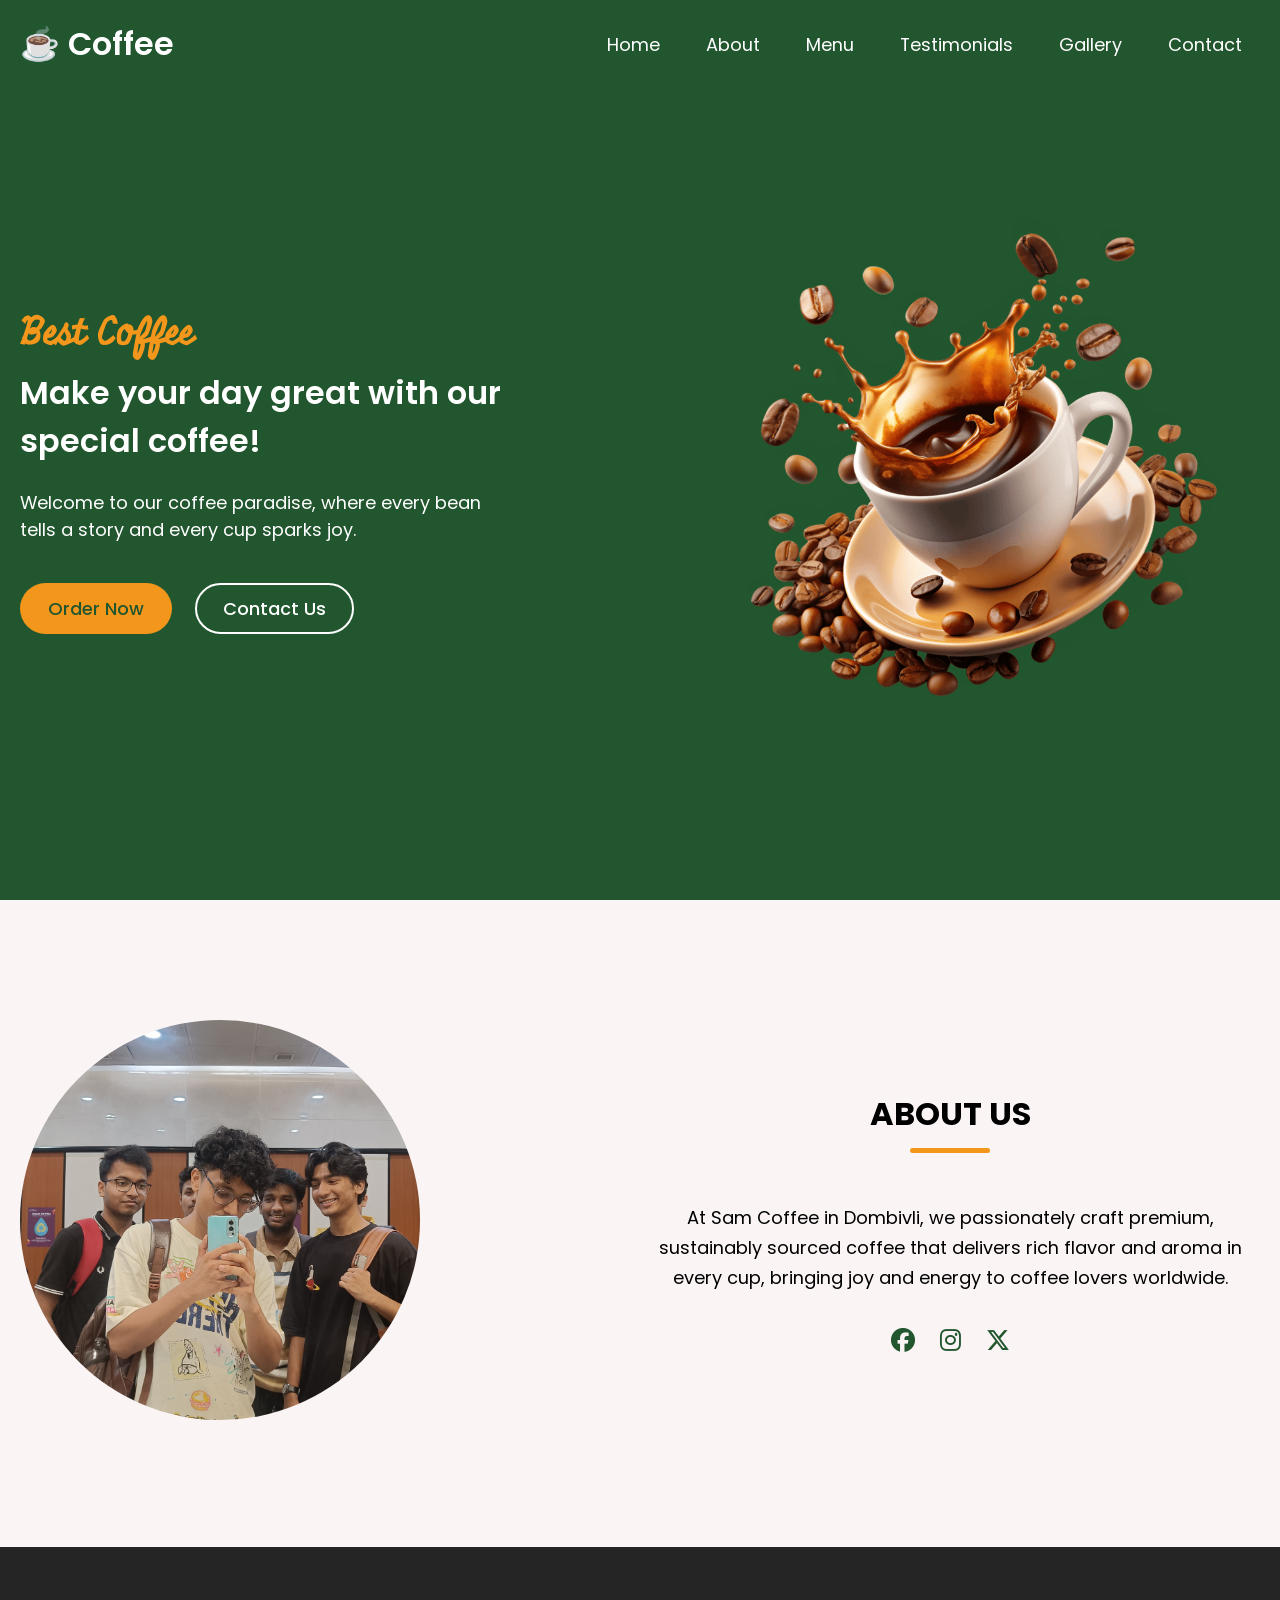
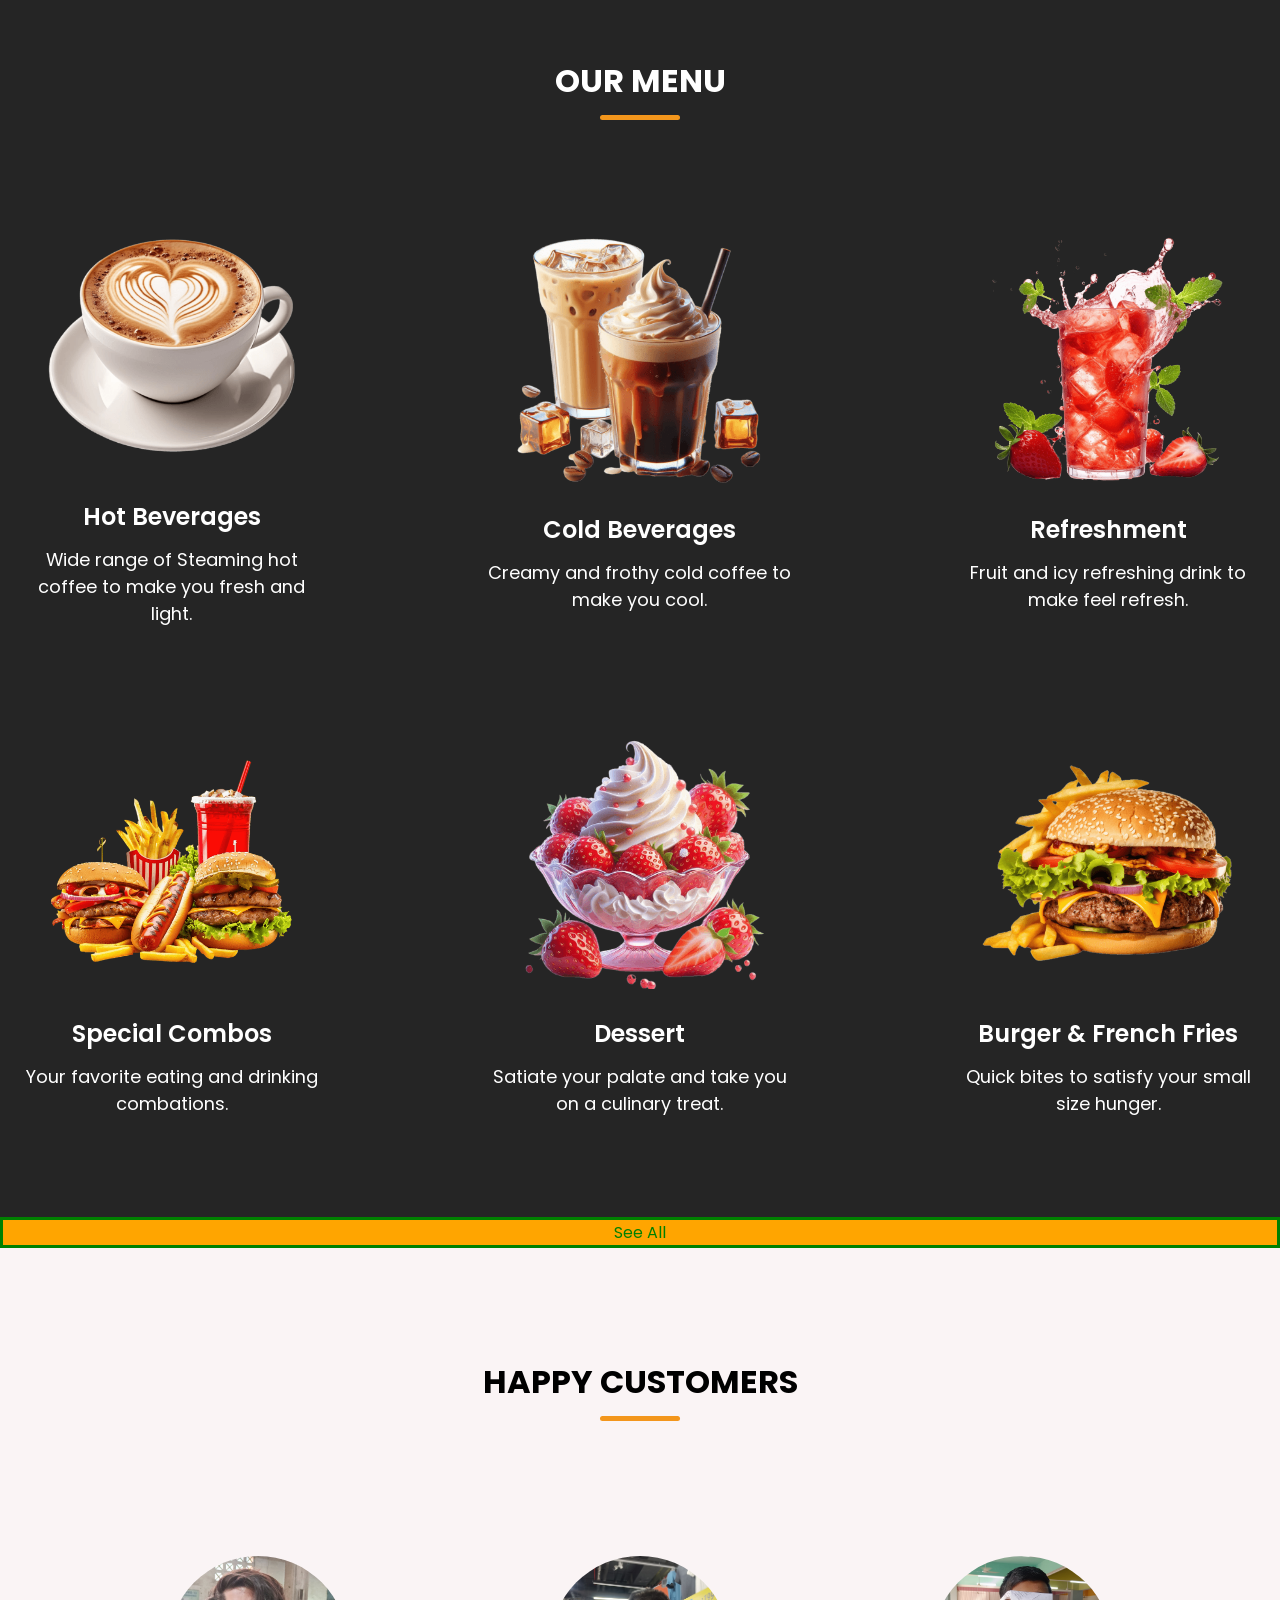
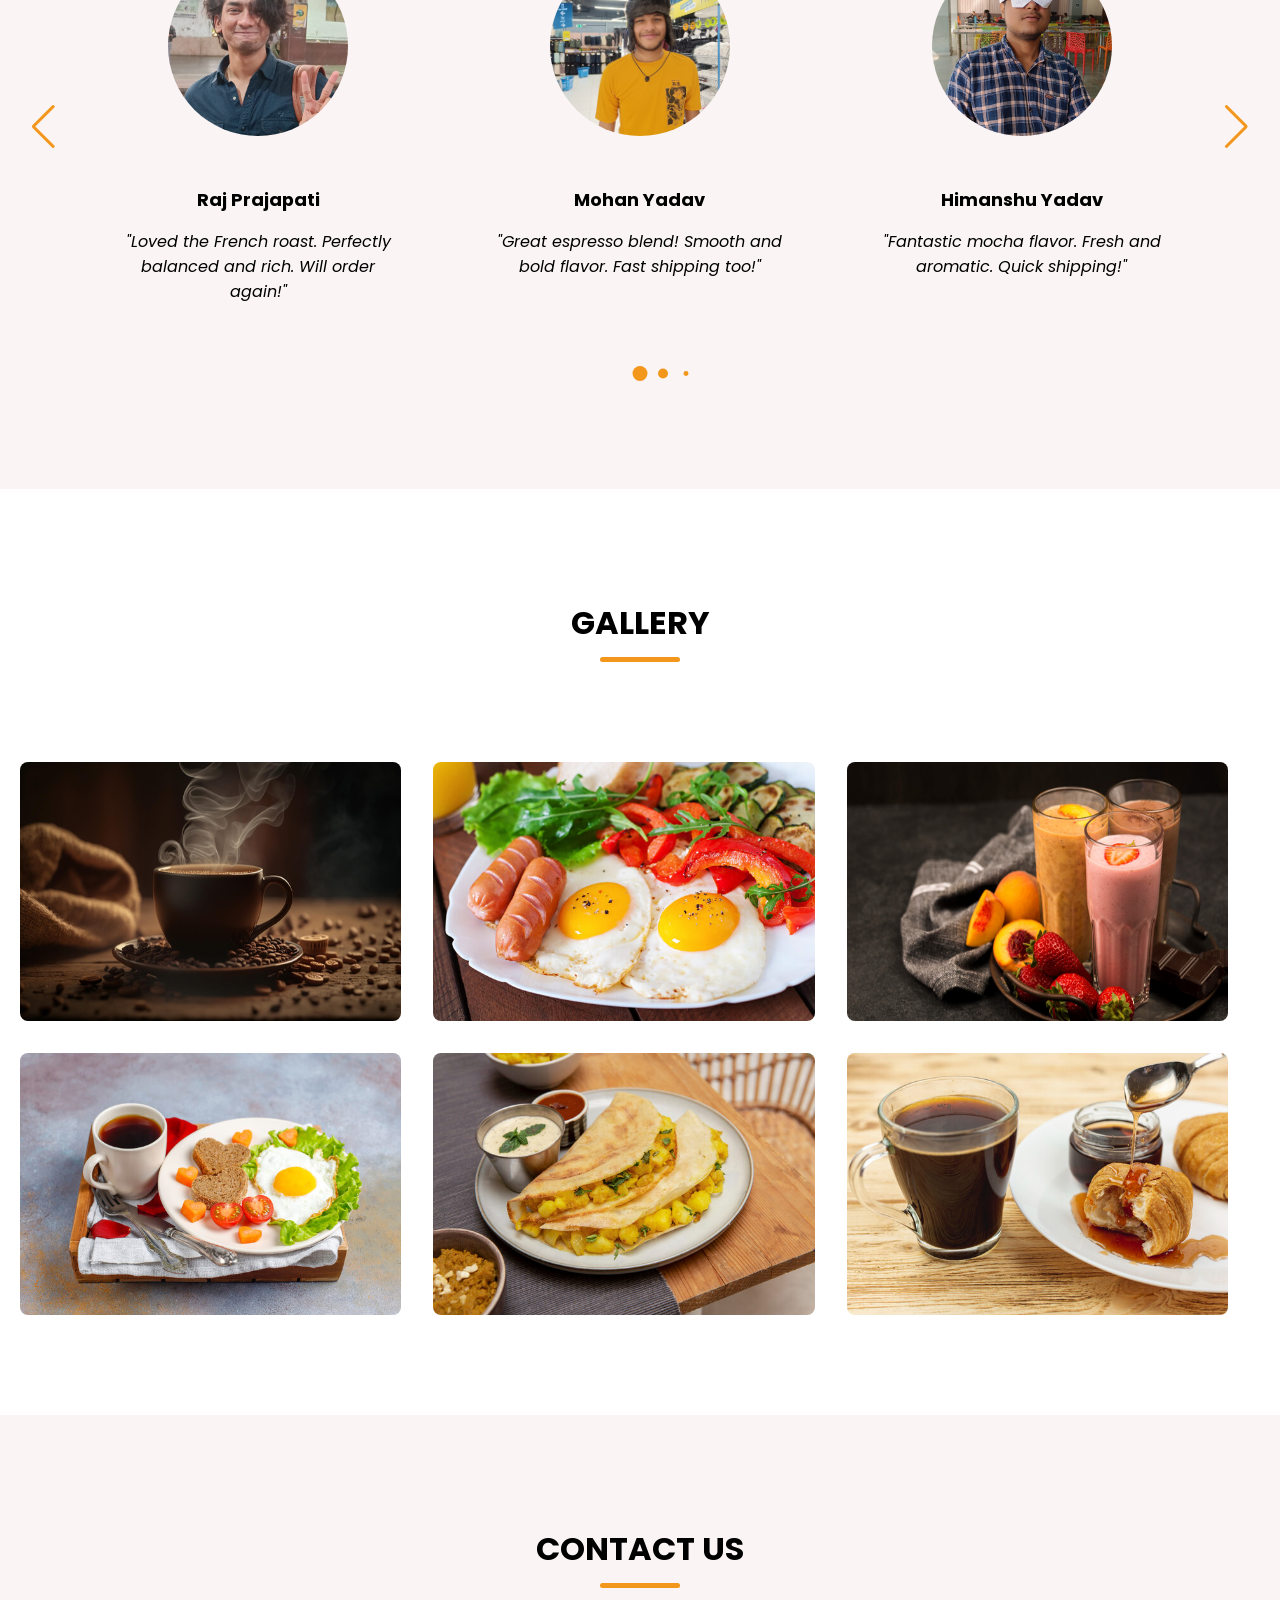
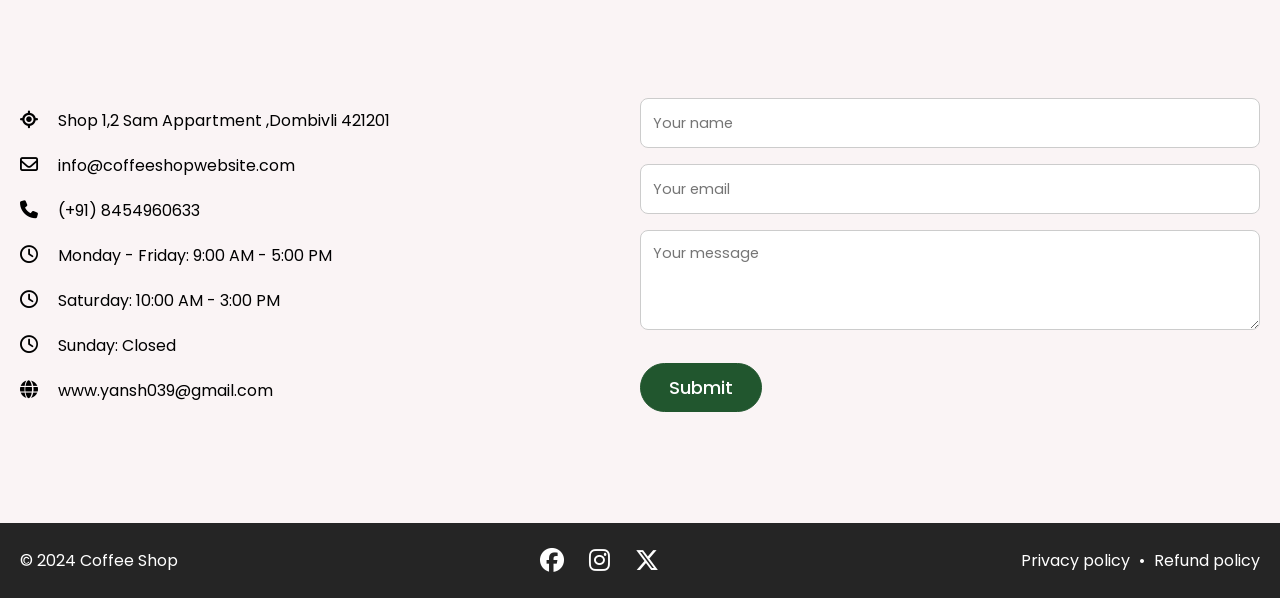
==== Coffee web/coffee.html @ 2d07ae57 "Add files via upload" ====
<!DOCTYPE html>
<!-- Coding by Ansh Yadav-->
<html lang="en">
  <head>
    <meta charset="UTF-8" />
    <meta name="viewport" content="width=device-width, initial-scale=1.0" />
    <title>Coffee Website | Ansh27</title>
    <!-- Linking Font Awesome for icons -->
    <link rel="stylesheet" href="https://cdnjs.cloudflare.com/ajax/libs/font-awesome/6.6.0/css/all.min.css" />
    <!-- Linking Swiper CSS -->
    <link rel="stylesheet" href="https://cdn.jsdelivr.net/npm/swiper@11/swiper-bundle.min.css" />
    <link rel="stylesheet" href="style.css" />
  </head>
  <body>
    <!-- Header / Navbar -->
    <header>
      <nav class="navbar">
        <a href="#" class="nav-logo">
          <h2  class="logo-text" >☕ Coffee </h2>
        </a>

        <ul class="nav-menu">
          <button id="menu-close-button" class="fas fa-times"></button>

          <li class="nav-item">
            <a href="#" class="nav-link">Home</a>
          </li>
          <li class="nav-item">
            <a href="#about" class="nav-link">About</a>
          </li>
          <li class="nav-item">
            <a href="#menu" class="nav-link">Menu</a>
          </li>
          <li class="nav-item">
            <a href="#testimonials" class="nav-link">Testimonials</a>
          </li>
          <li class="nav-item">
            <a href="#gallery" class="nav-link">Gallery</a>
          </li>
          <li class="nav-item">
            <a href="#contact" class="nav-link">Contact</a>
          </li>
        </ul>

        <button id="menu-open-button" class="fas fa-bars"></button>
      </nav>
    </header>

    <main>
      <!-- Hero section -->
      <section class="hero-section">
        <div class="section-content">
          <div class="hero-details">
            <h2 class="title">Best Coffee</h2>
            <h3 class="subtitle">Make your day great with our special coffee!</h3>
            <p class="description">Welcome to our coffee paradise, where every bean tells a story and every cup sparks joy.</p>

            <div class="buttons">
              <a href="#" class="button order-now">Order Now</a>
              <a href="#contact" class="button contact-us">Contact Us</a>
            </div>
          </div>
          <div class="hero-image-wrapper">
            <img src="images/co1.png" alt="Coffee" class="hero-image" />
          </div>
        </div>
      </section>

      <!-- About section -->
      <section class="about-section" id="about">
        <div class="section-content">
          <div class="about-image-wrapper">
            <img src="images/about-image.jpg" alt="About" class="about-image" />
          </div>
          <div class="about-details">
            <h2 class="section-title">About Us</h2>
            <p class="text">At Sam Coffee in Dombivli, we passionately craft premium, sustainably sourced coffee that delivers rich flavor and aroma in every cup, bringing joy and energy to coffee lovers worldwide.</p>
            <div class="social-link-list">
              <a href="#" class="social-link"><i class="fa-brands fa-facebook"></i></a>
              <a href="#" class="social-link"><i class="fa-brands fa-instagram"></i></a>
              <a href="#" class="social-link"><i class="fa-brands fa-x-twitter"></i></a>
            </div>
          </div>
        </div>
      </section>

      <!-- Menu section -->
      <section class="menu-section" id="menu">
        <h2 class="section-title">Our Menu</h2>
        <div class="section-content">
          <ul class="menu-list">
            <li class="menu-item">
              <img src="images/hot-beverages.png" alt="Hot Beverages" class="menu-image" />
              <div class="menu-details">
                <h3 class="name">Hot Beverages</h3>
                <p class="text">Wide range of Steaming hot coffee to make you fresh and light.</p>
              </div>
            </li>
            <li class="menu-item">
              <img src="images/cold-beverages.png" alt="Cold Beverages" class="menu-image" />
              <div class="menu-details">
                <h3 class="name">Cold Beverages</h3>
                <p class="text">Creamy and frothy cold coffee to make you cool.</p>
              </div>
            </li>
            <li class="menu-item">
              <img src="images/refreshment.png" alt="Refreshment" class="menu-image" />
              <div class="menu-details">
                <h3 class="name">Refreshment</h3>
                <p class="text">Fruit and icy refreshing drink to make feel refresh.</p>
              </div>
            </li>
            <li class="menu-item">
              <img src="images/special-combo.png" alt="Special Combos" class="menu-image" />
              <div class="menu-details">
                <h3 class="name">Special Combos</h3>
                <p class="text">Your favorite eating and drinking combations.</p>
              </div>
            </li>
            <li class="menu-item">
              <img src="images/desserts.png" alt="Dessert" class="menu-image" />
              <div class="menu-details">
                <h3 class="name">Dessert</h3>
                <p class="text">Satiate your palate and take you on a culinary treat.</p>
              </div>
            </li>
            <li class="menu-item">
              <img src="images/burger-frenchfries.png" alt="burger & French Fries" class="menu-image" />
              <div class="menu-details">
                <h3 class="name">Burger & French Fries</h3>
                <p class="text">Quick bites to satisfy your small size hunger.</p>
              </div>
            </li>
          </ul>
        </div>
      </section>

      <section class="menu-more">
        <a href="menu.html" type="button"  class="button see-all ">See All</a>
      </section>

      <!-- Testimonials section -->
      <section class="testimonials-section" id="testimonials">
        <h2 class="section-title">Happy Customers</h2>
        <div class="section-content">
          <div class="slider-container swiper">
            <div class="slider-wrapper">
              <ul class="testimonials-list swiper-wrapper">
                <li class="testimonial swiper-slide">
                  <img src="images/user-1.jpg" alt="User" class="user-image" />
                  <h3 class="name">Raj Prajapati</h3>
                  <i class="feedback">"Loved the French roast. Perfectly balanced and rich. Will order again!"</i>
                </li>
                <li class="testimonial swiper-slide">
                  <img src="images/user-2.jpg" alt="User" class="user-image" />
                  <h3 class="name">Mohan Yadav</h3>
                  <i class="feedback">"Great espresso blend! Smooth and bold flavor. Fast shipping too!"</i>
                </li>
                <li class="testimonial swiper-slide">
                  <img src="images/user-3.jpg" alt="User" class="user-image" />
                  <h3 class="name">Himanshu Yadav</h3>

                  <i class="feedback">"Fantastic mocha flavor. Fresh and aromatic. Quick shipping!"</i>
                </li>
                <li class="testimonial swiper-slide">
                  <img src="images/user-4.jpg" alt="User" class="user-image" />
                  <h3 class="name">Utkarsh Tiwari</h3>

                  <i class="feedback">"Excellent quality! Fresh beans and quick delivery. Highly recommend."</i>
                </li>
                <li class="testimonial swiper-slide">
                  <img src="images/user-5.jpg" alt="User" class="user-image" />
                  <h3 class="name">Sahil Vishwakarma</h3>

                  <i class="feedback">"Best decaf I've tried! Smooth and flavorful. Arrived promptly."</i>
                </li>
              </ul>

              <div class="swiper-pagination"></div>
              <div class="swiper-slide-button swiper-button-prev"></div>
              <div class="swiper-slide-button swiper-button-next"></div>
            </div>
          </div>
        </div>
      </section>

      <!-- Gallery section -->
      <section class="gallery-section" id="gallery">
        <h2 class="section-title">Gallery</h2>
        <div class="section-content">
          <ul class="gallery-list">
            <li class="gallery-item">
              <img src="images/gallery-1.jpg" alt="Gallery Image" class="gallery-image" />
            </li>
            <li class="gallery-item">
              <img src="images/gallery-2.jpg" alt="Gallery Image" class="gallery-image" />
            </li>
            <li class="gallery-item">
              <img src="images/gallery-3.jpg" alt="Gallery Image" class="gallery-image" />
            </li>
            <li class="gallery-item">
              <img src="images/gallery-4.jpg" alt="Gallery Image" class="gallery-image" />
            </li>
            <li class="gallery-item">
              <img src="images/gallery-5.jpg" alt="Gallery Image" class="gallery-image" />
            </li>
            <li class="gallery-item">
              <img src="images/gallery-6.jpg" alt="Gallery Image" class="gallery-image" />
            </li>
          </ul>
        </div>
      </section>

      <!-- Contact section -->
      <section class="contact-section" id="contact">
        <h2 class="section-title">Contact Us</h2>
        <div class="section-content">
          <ul class="contact-info-list">
            <li class="contact-info">
              <i class="fa-solid fa-location-crosshairs"></i>
              <p> Shop 1,2 Sam Appartment ,Dombivli 421201</p>
            </li>
            <li class="contact-info">
              <i class="fa-regular fa-envelope"></i>
              <p>info@coffeeshopwebsite.com</p>
            </li>
            <li class="contact-info">
              <i class="fa-solid fa-phone"></i>
              <p>(+91) 8454960633</p>
            </li>
            <li class="contact-info">
              <i class="fa-regular fa-clock"></i>
              <p>Monday - Friday: 9:00 AM - 5:00 PM</p>
            </li>
            <li class="contact-info">
              <i class="fa-regular fa-clock"></i>
              <p>Saturday: 10:00 AM - 3:00 PM</p>
            </li>
            <li class="contact-info">
              <i class="fa-regular fa-clock"></i>
              <p>Sunday: Closed</p>
            </li>
            <li class="contact-info">
              <i class="fa-solid fa-globe"></i>
              <p>www.yansh039@gmail.com</p>
            </li>
          </ul>

          <form action="#" class="contact-form">
            <input type="text" placeholder="Your name" class="form-input" required />
            <input type="email" placeholder="Your email" class="form-input" required />
            <textarea placeholder="Your message" class="form-input" required></textarea>
            <button type="submit" class="button submit-button">Submit</button>
          </form>
        </div>
      </section>

      <!-- Footer section -->
      <footer class="footer-section">
        <div class="section-content">
          <p class="copyright-text">© 2024 Coffee Shop</p>

          <div class="social-link-list">
            <a href="#" class="social-link"><i class="fa-brands fa-facebook"></i></a>
            <a href="#" class="social-link"><i class="fa-brands fa-instagram"></i></a>
            <a href="#" class="social-link"><i class="fa-brands fa-x-twitter"></i></a>
          </div>

          <p class="policy-text">
            <a href="#" class="policy-link">Privacy policy</a>
            <span class="separator">•</span>
            <a href="#" class="policy-link">Refund policy</a>
          </p>
        </div>
      </footer>
    </main>

    <!-- Linking Swiper script -->
    <script src="https://cdn.jsdelivr.net/npm/swiper@11/swiper-bundle.min.js"></script>

    <!-- Linking custom script -->
    <script src="script.js"></script>
  </body>
</html>
---- Coffee web/style.css ----
/* Google Fonts Link */
@import url('https://fonts.googleapis.com/css2?family=Miniver&family=Poppins:ital,wght@0,400;0,500;0,600;0,700;1,400&display=swap');

* {
  padding: 0;
  margin: 0;
  box-sizing: border-box;
  font-family: "Poppins", sans-serif;
}

:root {
  /* Colors */
  --white-color: #fff;
  --dark-color: #252525;
  --primary-color: #21562e;
  --secondary-color: #f3961c;
  --light-pink-color: #faf4f5;
  --medium-gray-color: #ccc;

  /* Font size */
  --font-size-s: 0.9rem;
  --font-size-n: 1rem;
  --font-size-m: 1.12rem;
  --font-size-l: 1.5rem;
  --font-size-xl: 2rem;
  --font-size-xxl: 2.3rem;

  /* Font weight */
  --font-weight-normal: 400;
  --font-weight-medium: 500;
  --font-weight-semibold: 600;
  --font-weight-bold: 700;

  /* Border radius */
  --border-radius-s: 8px;
  --border-radius-m: 30px;
  --border-radius-circle: 50%;

  /* Site max width */
  --site-max-width: 1300px;
}

html {
  scroll-behavior: smooth;
}

/* Stylings for whole site */
ul {
  list-style: none;
}

a {
  text-decoration: none;
}

button {
  cursor: pointer;
  background: none;
  border: none;
}

img {
  width: 100%;
}

:where(section, footer) .section-content {
  margin: 0 auto;
  padding: 0 20px;
  max-width: var(--site-max-width);
}

section .section-title {
  text-align: center;
  padding: 60px 0 100px;
  text-transform: uppercase;
  font-size: var(--font-size-xl);
}

section .section-title::after {
  content: "";
  width: 80px;
  height: 5px;
  display: block;
  margin: 10px auto 0;
  background: var(--secondary-color);
  border-radius: var(--border-radius-s);
}

/* Navbar styling */
header {
  z-index: 5;
  width: 100%;
  position: fixed;
  background: var(--primary-color);
}

header .navbar {
  display: flex;
  padding: 20px;
  align-items: center;
  margin: 0 auto;
  justify-content: space-between;
  max-width: var(--site-max-width);
}

.navbar .nav-logo .logo-text {
  color: var(--white-color);
  font-size: var(--font-size-xl);
  font-weight: var(--font-weight-semibold);
}

.navbar .nav-menu {
  gap: 10px;
  display: flex;
}

.navbar .nav-menu .nav-link {
  padding: 10px 18px;
  color: var(--white-color);
  font-size: var(--font-size-m);
  border-radius: var(--border-radius-m);
  transition: 0.3s ease;
}

.navbar .nav-menu .nav-link:hover {
  color: var(--primary-color);
  background: var(--secondary-color);
}

.navbar :where(#menu-open-button, #menu-close-button) {
  display: none;
}

/* Hero section styling */
.hero-section {
  min-height: 100vh;
  background: var(--primary-color);
}

.hero-section .section-content {
  display: flex;
  padding-top: 40px;
  align-items: center;
  min-height: 100vh;
  justify-content: space-between;
}

.hero-section .hero-details {
  color: var(--white-color);
}

.hero-section .hero-details .title {
  font-size: var(--font-size-xxl);
  color: var(--secondary-color);
  font-family: "Miniver", sans-serif;
}

.hero-section .hero-details .subtitle {
  margin-top: 8px;
  max-width: 70%;
  font-size: var(--font-size-xl);
  font-weight: var(--font-weight-semibold);
}

.hero-section .hero-details .description {
  max-width: 70%;
  margin: 24px 0 40px;
  font-size: var(--font-size-m);
}

.hero-section .hero-details .buttons {
  display: flex;
  gap: 23px;
}

.hero-section .hero-details .button {
  padding: 10px 26px;
  display: block;
  border: 2px solid transparent;
  border-radius: var(--border-radius-m);
  background: var(--secondary-color);
  color: var(--primary-color);
  font-size: var(--font-size-m);
  font-weight: var(--font-weight-medium);
  transition: 0.3s ease;
}

.hero-section .hero-details .button:hover,
.hero-section .hero-details .button.contact-us {
  color: var(--white-color);
  border-color: var(--white-color);
  background: transparent;
}

.hero-section .hero-details .button.contact-us:hover {
  color: var(--primary-color);
  background: var(--secondary-color);
  border-color: var(--secondary-color);
}

.hero-section .hero-image-wrapper {
  max-width: 500px;
  margin-right: 30px;
}

/* About section styling */
.about-section {
  padding: 120px 0;
  background: var(--light-pink-color);
}

.about-section .section-content {
  display: flex;
  gap: 50px;
  align-items: center;
  justify-content: space-between;
}

.about-section .about-image-wrapper .about-image {
  height: 400px;
  width: 400px;
  object-fit: cover;
  border-radius: var(--border-radius-circle);
}

.about-section .about-details {
  max-width: 50%;
}

.about-section .about-details .section-title {
  padding: 0;
}

.about-section .about-details .text {
  line-height: 30px;
  margin: 50px 0 30px;
  text-align: center;
  font-size: var(--font-size-m);
}

.about-section .social-link-list {
  display: flex;
  gap: 25px;
  justify-content: center;
}

.about-section .social-link-list .social-link {
  color: var(--primary-color);
  font-size: var(--font-size-l);
  transition: 0.2s ease;
}

.about-section .social-link-list .social-link:hover {
  color: var(--secondary-color);
}

/* Menu section styling */
.menu-section {
  color: var(--white-color);
  background: var(--dark-color);
  padding: 50px 0 100px;
}

.menu-section .menu-list {
  display: flex;
  gap: 110px;
  flex-wrap: wrap;
  align-items: center;
  justify-content: space-between;
}

.menu-section .menu-list .menu-item {
  display: flex;
  text-align: center;
  flex-direction: column;
  align-items: center;
  justify-content: space-between;
  width: calc(100% / 3 - 110px);
}

.menu-section .menu-list .menu-item .menu-image {
  width: 83%;
  aspect-ratio: 1;
  margin-bottom: 15px;
  object-fit: contain;
}

.menu-section .menu-list .menu-item .name {
  margin: 12px 0;
  font-size: var(--font-size-l);
  font-weight: var(--font-weight-semibold);
}

.menu-section .menu-list .menu-item .text {
  font-size: var(--font-size-m);
}

/* Testimonials section styling */
.testimonials-section {
  padding: 50px 0 100px;
  background: var(--light-pink-color);
}

.testimonials-section .slider-wrapper {
  overflow: hidden;
  margin: 0 60px 50px;
}

.testimonials-section .testimonial {
  user-select: none;
  padding: 35px;
  display: flex;
  flex-direction: column;
  justify-content: center;
  align-items: center;
  text-align: center;
}

.testimonials-section .testimonial .user-image {
  width: 180px;
  height: 180px;
  margin-bottom: 50px;
  object-fit: cover;
  border-radius: var(--border-radius-circle);
}

.testimonials-section .testimonial .name {
  margin-bottom: 16px;
  font-size: var(--font-size-m);
}

.testimonials-section .testimonial .feedback {
  line-height: 25px;
}

.testimonials-section .swiper-pagination-bullet {
  width: 15px;
  height: 15px;
  opacity: 1;
  background: var(--secondary-color);
}

.testimonials-section .swiper-slide-button {
  color: var(--secondary-color);
  margin-top: -50px;
  transition: 0.3s ease;
}

.testimonials-section .swiper-slide-button:hover {
  color: var(--primary-color);
}

/* Gallery section styling */
.gallery-section {
  padding: 50px 0 100px;
}

.gallery-section .gallery-list {
  display: flex;
  gap: 32px;
  flex-wrap: wrap;
}

.gallery-section .gallery-list .gallery-item {
  overflow: hidden;
  border-radius: var(--border-radius-s);
  width: calc(100% / 3 - 32px);
}

.gallery-section .gallery-item .gallery-image {
  width: 100%;
  height: 100%;
  cursor: zoom-in;
  transition: 0.3s ease;
}

.gallery-section .gallery-item:hover .gallery-image {
  transform: scale(1.3);
}

/* Contact section styling */
.contact-section {
  padding: 50px 0 100px;
  background: var(--light-pink-color);
}

.contact-section .section-content {
  display: flex;
  gap: 48px;
  align-items: center;
  justify-content: space-between;
}

.contact-section .contact-info-list .contact-info {
  display: flex;
  gap: 20px;
  margin: 20px 0;
  align-items: center;
}

.contact-section .contact-info-list .contact-info i {
  font-size: var(--font-size-m);
}

.contact-section .contact-form .form-input {
  width: 100%;
  height: 50px;
  padding: 0 12px;
  outline: none;
  margin-bottom: 16px;
  font-size: var(--font-size-s);
  border-radius: var(--border-radius-s);
  border: 1px solid var(--medium-gray-color);
}

.contact-section .contact-form {
  max-width: 50%;
}

.contact-section .contact-form textarea.form-input {
  height: 100px;
  padding: 12px;
  resize: vertical;
}

.contact-section .contact-form .form-input:focus {
  border-color: var(--secondary-color);
}

.contact-section .contact-form .submit-button {
  padding: 10px 28px;
  outline: none;
  margin-top: 10px;
  border: 1px solid var(--primary-color);
  border-radius: var(--border-radius-m);
  background: var(--primary-color);
  color: var(--white-color);
  font-size: var(--font-size-m);
  font-weight: var(--font-weight-medium);
  transition: 0.3s ease;
}

.contact-section .contact-form .submit-button:hover {
  color: var(--primary-color);
  background: transparent;
}

/* Footer section styling */
.footer-section {
  padding: 20px 0;
  background: var(--dark-color);
}

.footer-section .section-content {
  display: flex;
  align-items: center;
  justify-content: space-between;
}

.footer-section :where(.copyright-text, .social-link, .policy-link) {
  color: var(--white-color);
  transition: 0.2s ease;
}

.footer-section .social-link-list {
  display: flex;
  gap: 25px;
}

.footer-section .social-link-list .social-link {
  font-size: var(--font-size-l);
}

.footer-section .social-link-list .social-link:hover,
.footer-section .policy-text .policy-link:hover {
  color: var(--secondary-color);
}

.footer-section .policy-text .separator {
  color: #fff;
  margin: 0 5px;
}

/* Responsive media query code for max width 1024px */
@media screen and (max-width: 1024px) {
  .menu-section .menu-list {
    gap: 60px;
  }

  .menu-section .menu-list .menu-item {
    width: calc(100% / 3 - 60px);
  }

}

/* Responsive media query code for max width 900px */
@media screen and (max-width: 900px) {
  :root {
    --font-size-m: 1rem;
    --font-size-l: 1.3rem;
    --font-size-xl: 1.5rem;
    --font-size-xxl: 1.8rem;
  }

  body.show-mobile-menu {
    overflow: hidden;
  }

  body.show-mobile-menu header::before {
    content: "";
    content: '';
    position: fixed;
    top: 0;
    left: 0;
    height: 100%;
    width: 100%;
    backdrop-filter: blur(5px);
    background: rgba(0, 0, 0, 0.2);
  }

  .navbar :is(#menu-open-button, #menu-close-button) {
    font-size: var(--font-size-l);

    display: block;
  }

  .navbar :is(#menu-open-button, #menu-close-button):hover {
    color: var(--secondary-color) !important;
  }

  .navbar #menu-open-button {
    color: #fff;
  }

  .navbar .nav-menu #menu-close-button {
    position: absolute;
    right: 30px;
    top: 30px;
  }

  .navbar .nav-menu {
    display: block;
    background: #fff;
    position: fixed;
    top: 0;
    left: -300px;
    height: 100%;
    width: 300px;
    display: flex;
    align-items: center;
    flex-direction: column;
    padding-top: 100px;
    transition: left 0.2s ease;
  }

  body.show-mobile-menu .nav-menu {
    left: 0;
  }

  .navbar .nav-menu .nav-link {
    display: block;
    margin-top: 17px;
    padding: 10px 22px;
    color: var(--dark-color);
    font-size: var(--font-size-l);
  }

  .hero-section .section-content {
    text-align: center;
    gap: 50px;
    padding: 30px 20px 20px;
    justify-content: center;
    flex-direction: column-reverse;
  }

  .hero-section .hero-details :is(.subtitle, .description),
  .about-section .about-details,
  .contact-section .contact-form {
    max-width: 100%;
  }

  .hero-section .hero-details .buttons {
    justify-content: center;
  }

  .hero-section .hero-image-wrapper {
    max-width: 270px;
    margin-right: 0;
  }

  .about-section .section-content {
    gap: 70px;
    flex-direction: column-reverse;
  }

  .about-section .about-image-wrapper .about-image {
    width: 100%;
    height: 100%;
    aspect-ratio: 1;
    max-width: 250px;
  }

  .menu-section .menu-list {
    gap: 30px;
  }

  .menu-section .menu-list .menu-item {
    width: calc(100% / 2 - 30px);
  }

  .menu-section .menu-list .menu-item .menu-image {
    max-width: 200px;
  }

  .gallery-section .gallery-list {
    gap: 30px;
  }

  .gallery-section .gallery-list .gallery-item {
    width: calc(100% / 2 - 30px);
  }

  .contact-section .section-content {
    align-items: center;
    flex-direction: column-reverse;
  }
}

/* Responsive media query code for max width 640px */
@media screen and (max-width: 640px) {

  .menu-section .menu-list .menu-item,
  .gallery-section .gallery-list .gallery-item {
    width: 100%;
  }

  .menu-section .menu-list {
    gap: 60px;
  }

  .testimonials-section .slider-wrapper {
    margin: 0 0 30px;
  }

  .testimonials-section .swiper-slide-button {
    display: none;
  }

  .footer-section .section-content {
    flex-direction: column;
    gap: 20px;
  }
}

.menu-more{
  text-align: center;
  border: 3px solid green;
  background-color: orange;
  color: orange;
  width: 100vw;
  height: auto;
}
.menu-more > a.button{
  width: 100vw;
  color: green;
  size: 100vw;
}
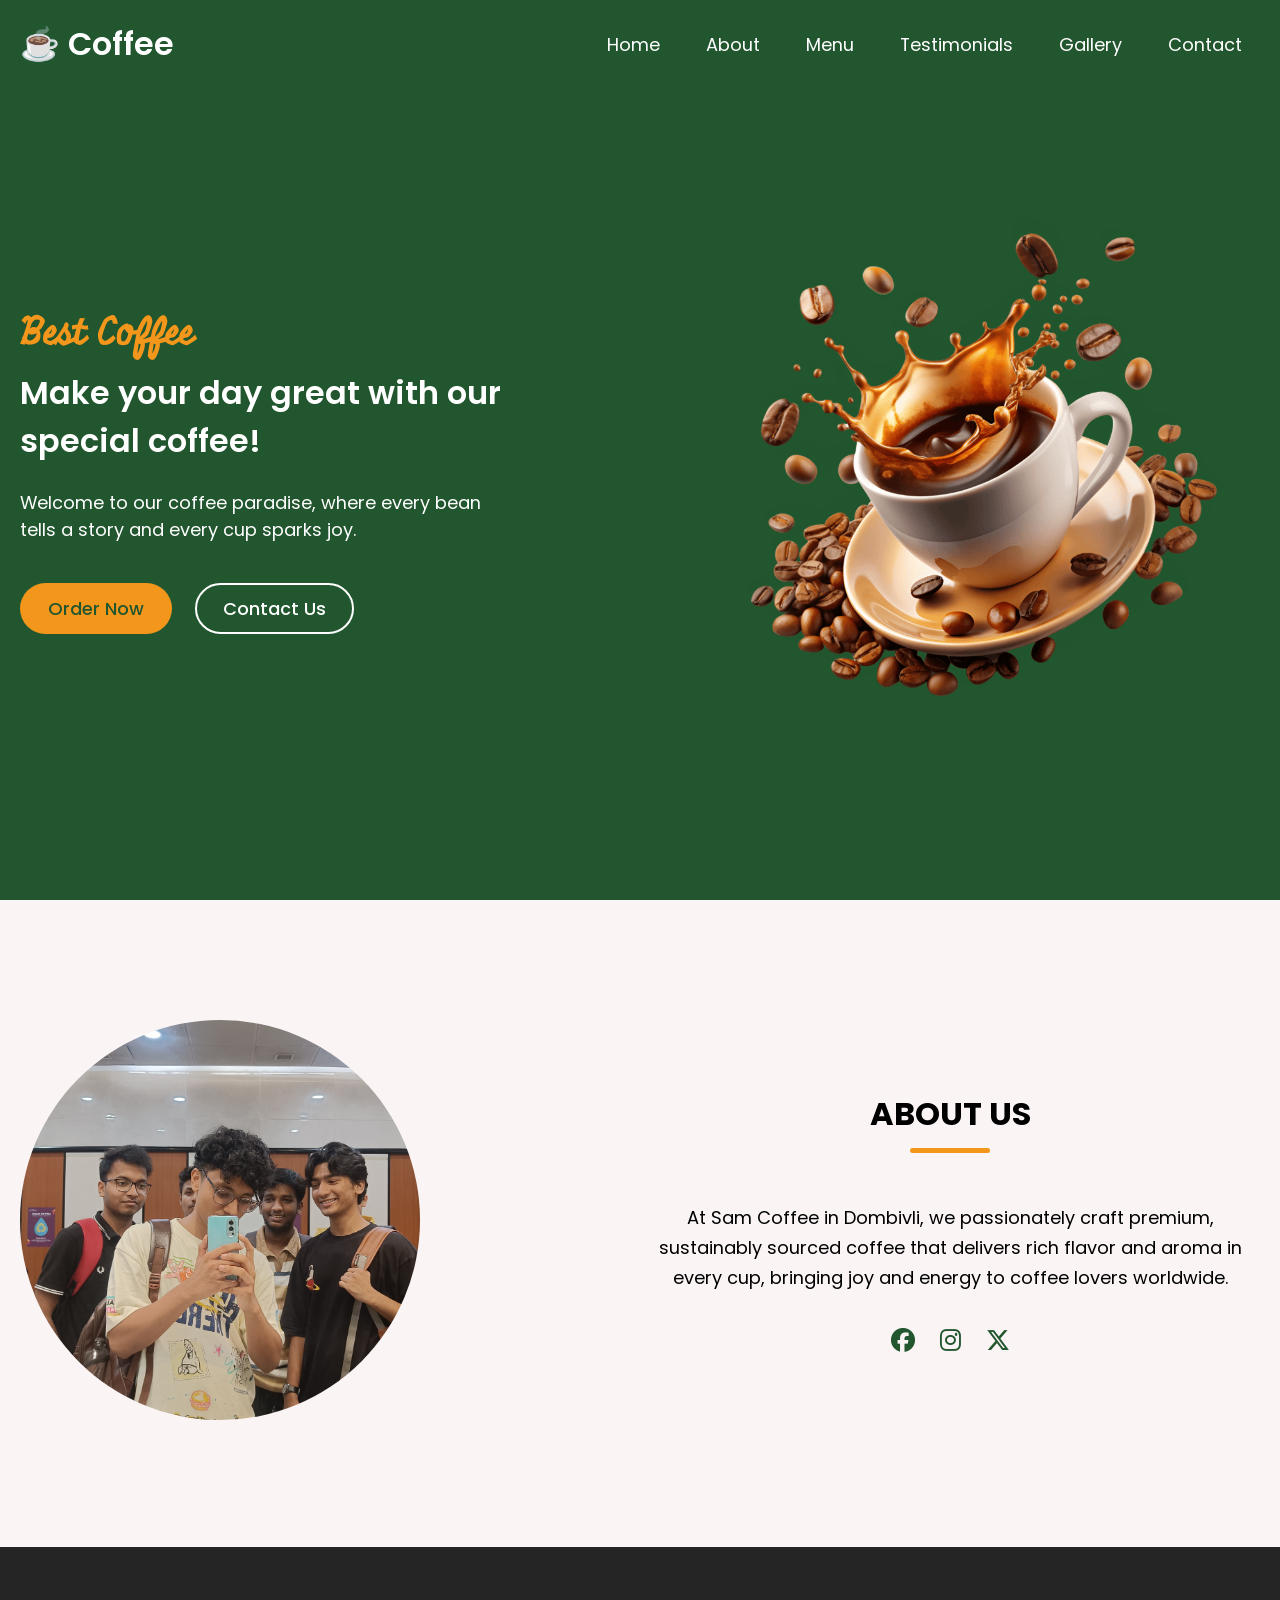
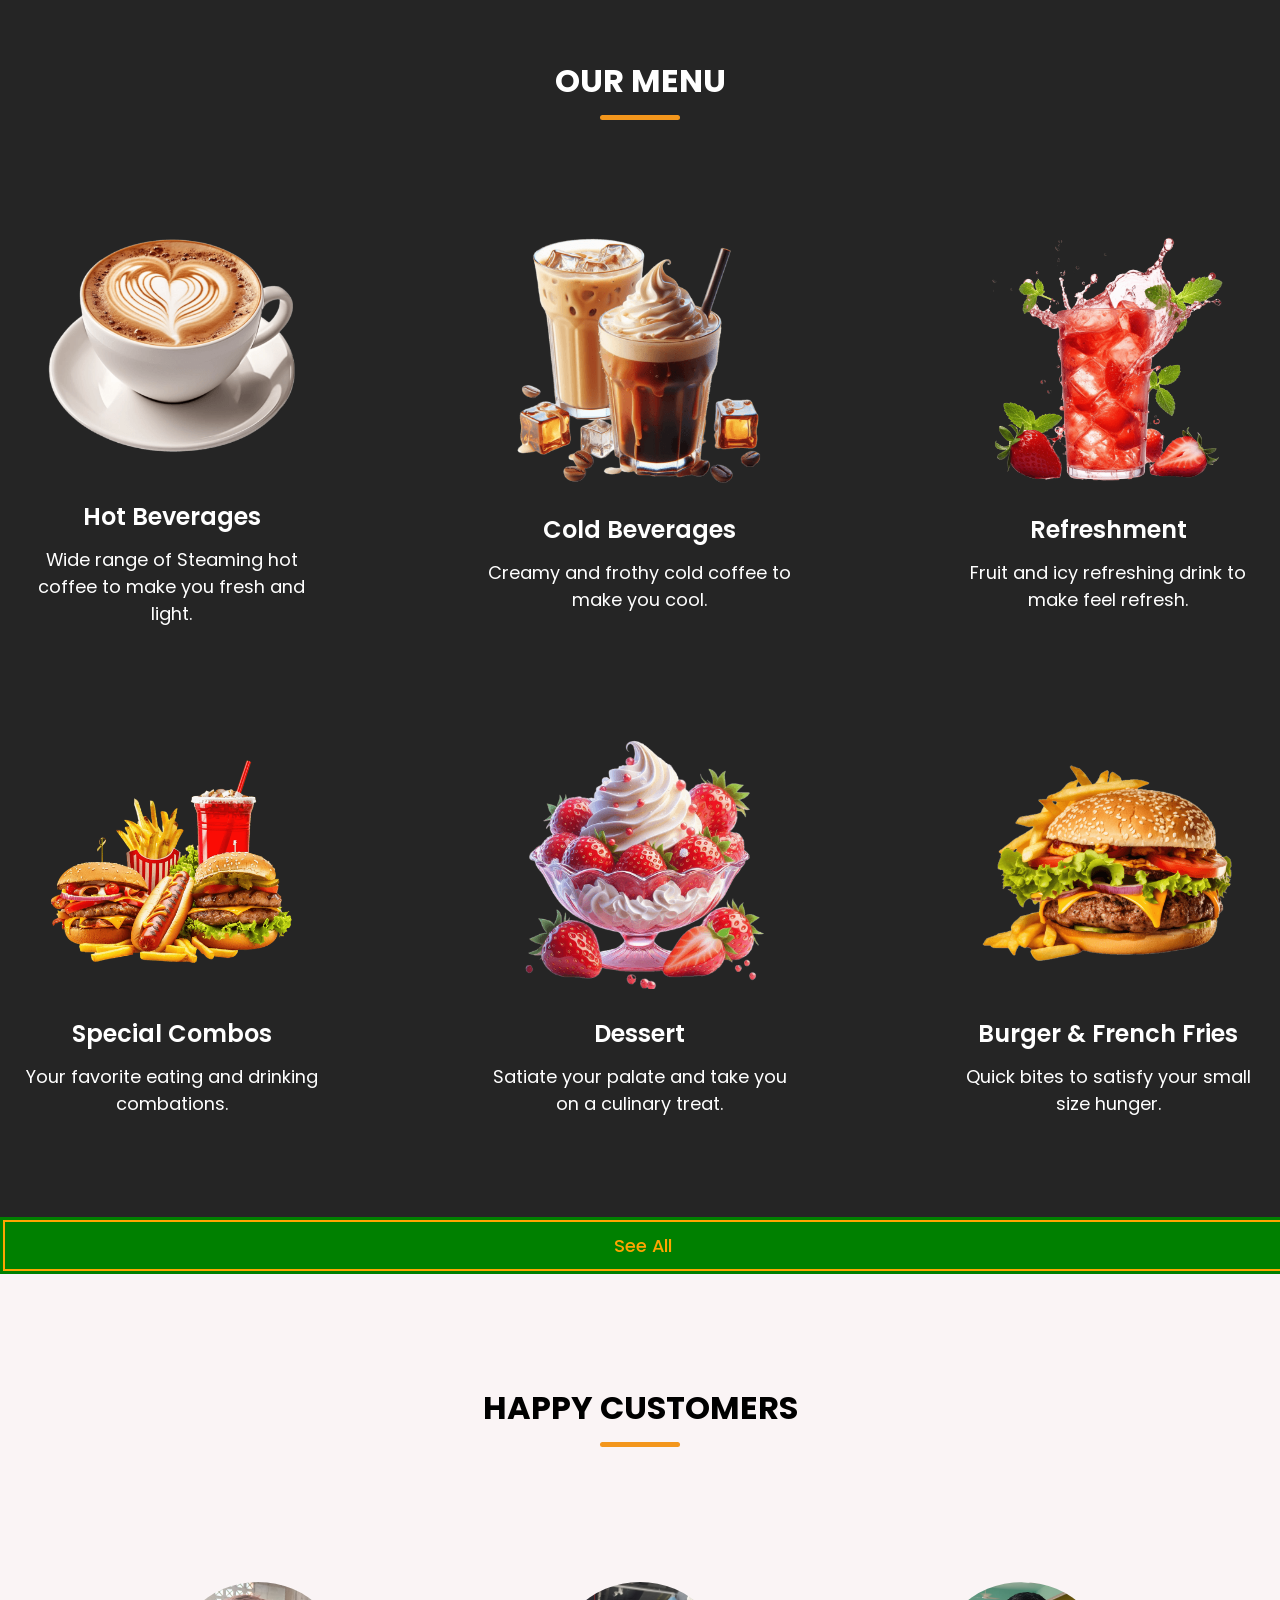
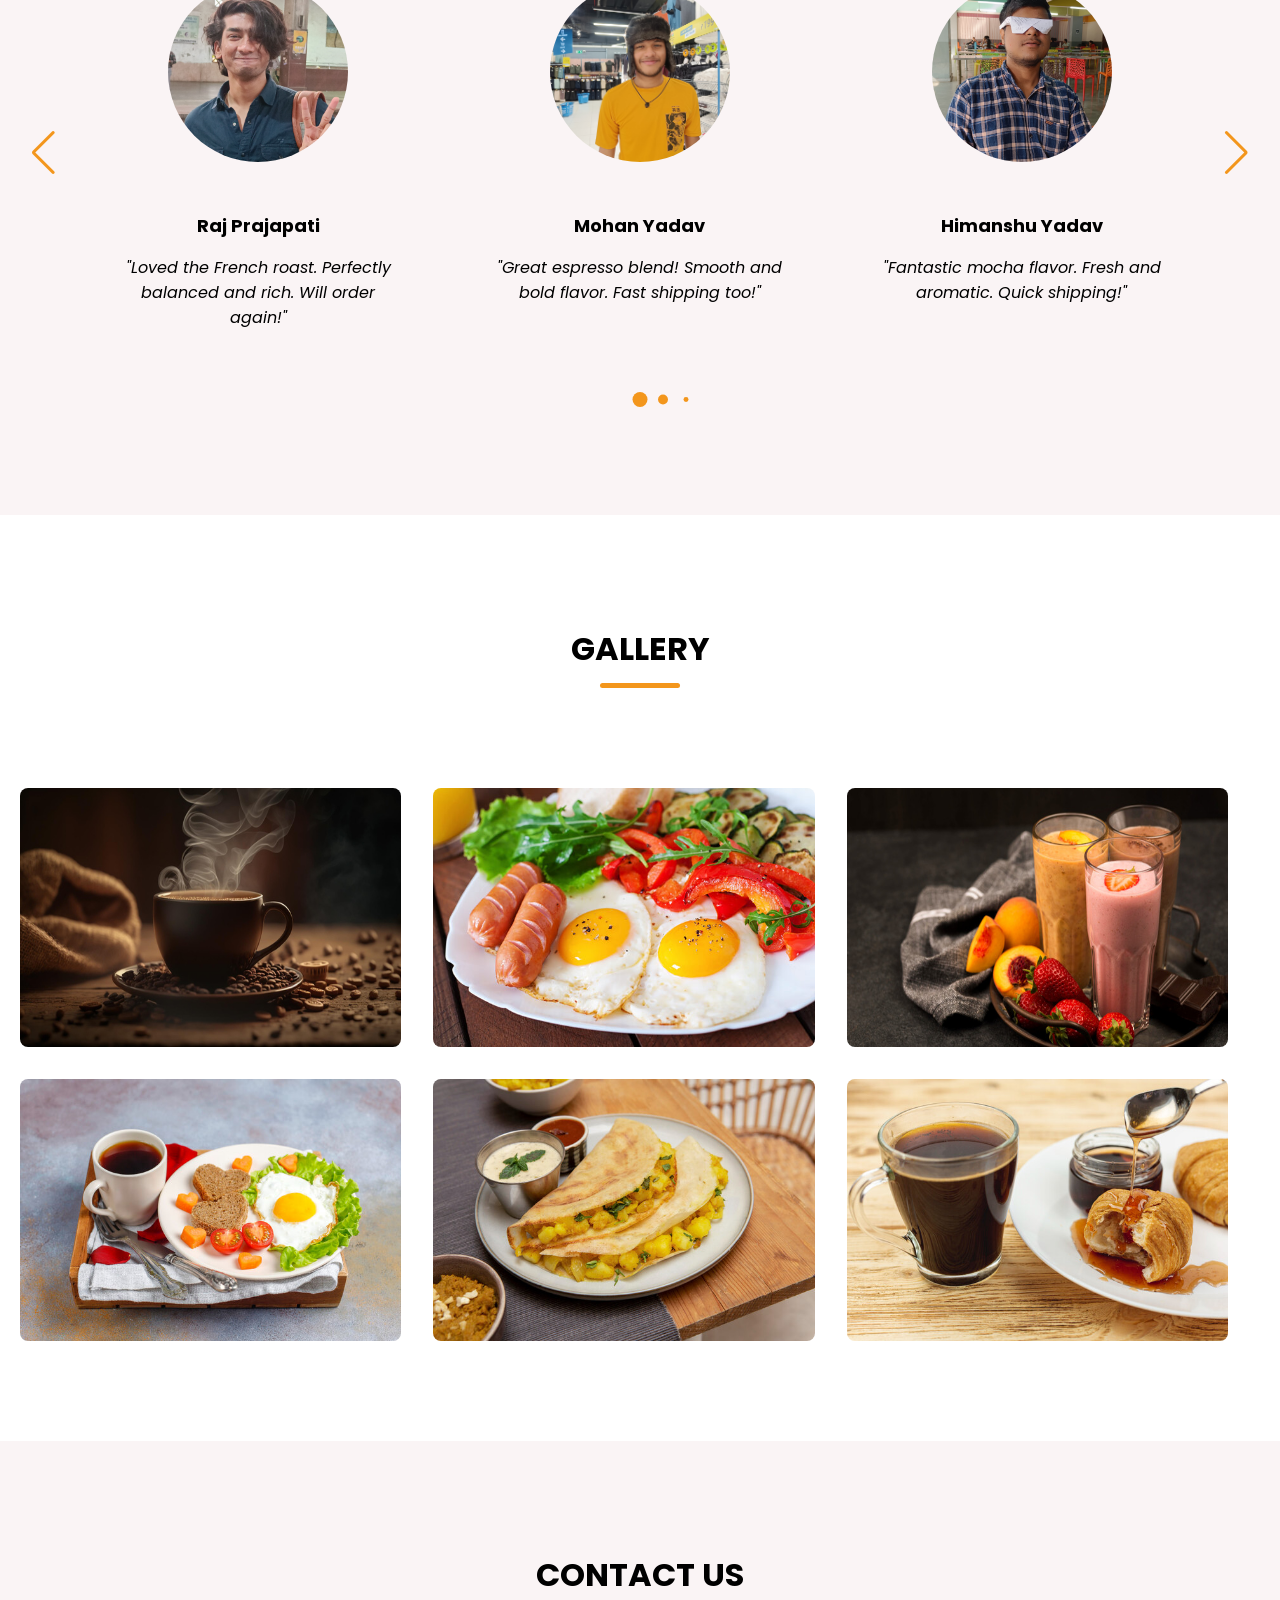
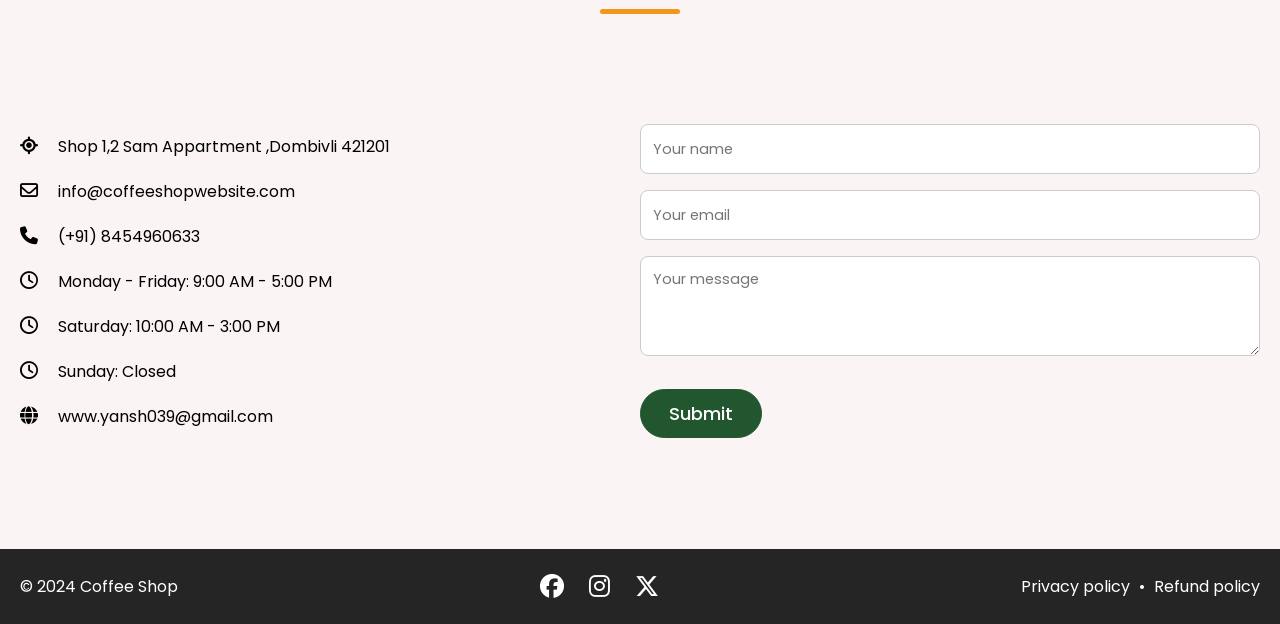
==== commit 91049df1: "Add files via upload" ====
--- a/Coffee web/coffee.html
+++ b/Coffee web/coffee.html
@@ -56,7 +56,7 @@
             <p class="description">Welcome to our coffee paradise, where every bean tells a story and every cup sparks joy.</p>
 
             <div class="buttons">
-              <a href="#" class="button order-now">Order Now</a>
+              <a href="menu.html" class="button order-now">Order Now</a>
               <a href="#contact" class="button contact-us">Contact Us</a>
             </div>
           </div>
--- a/Coffee web/style.css
+++ b/Coffee web/style.css
@@ -665,3 +665,33 @@
   color: green;
   size: 100vw;
 }
+.menu-more .buttons {
+  display: flex;
+  gap: 23px;
+}
+
+.menu-more .button {
+  padding: 10px 26px;
+  display: block;
+  border: 2px solid transparent;
+  /* border-radius: var(--border-radius-m); */
+  background: var(--secondary-color);
+  color: var(--primary-color);
+  font-size: var(--font-size-m);
+  font-weight: var(--font-weight-medium);
+  transition: 0.3s ease;
+  text-align: center;
+}
+.menu-more .button:hover, .menu-more .button.see-all {
+  color: orange;
+  border-color: orange;
+  background: green;
+  
+  
+}
+.menu-more .button.see-all:hover{
+  color: var(--primary-color);
+  background: var(--secondary-color);
+  border-color: var(--secondary-color);
+  visibility: visible;
+}
